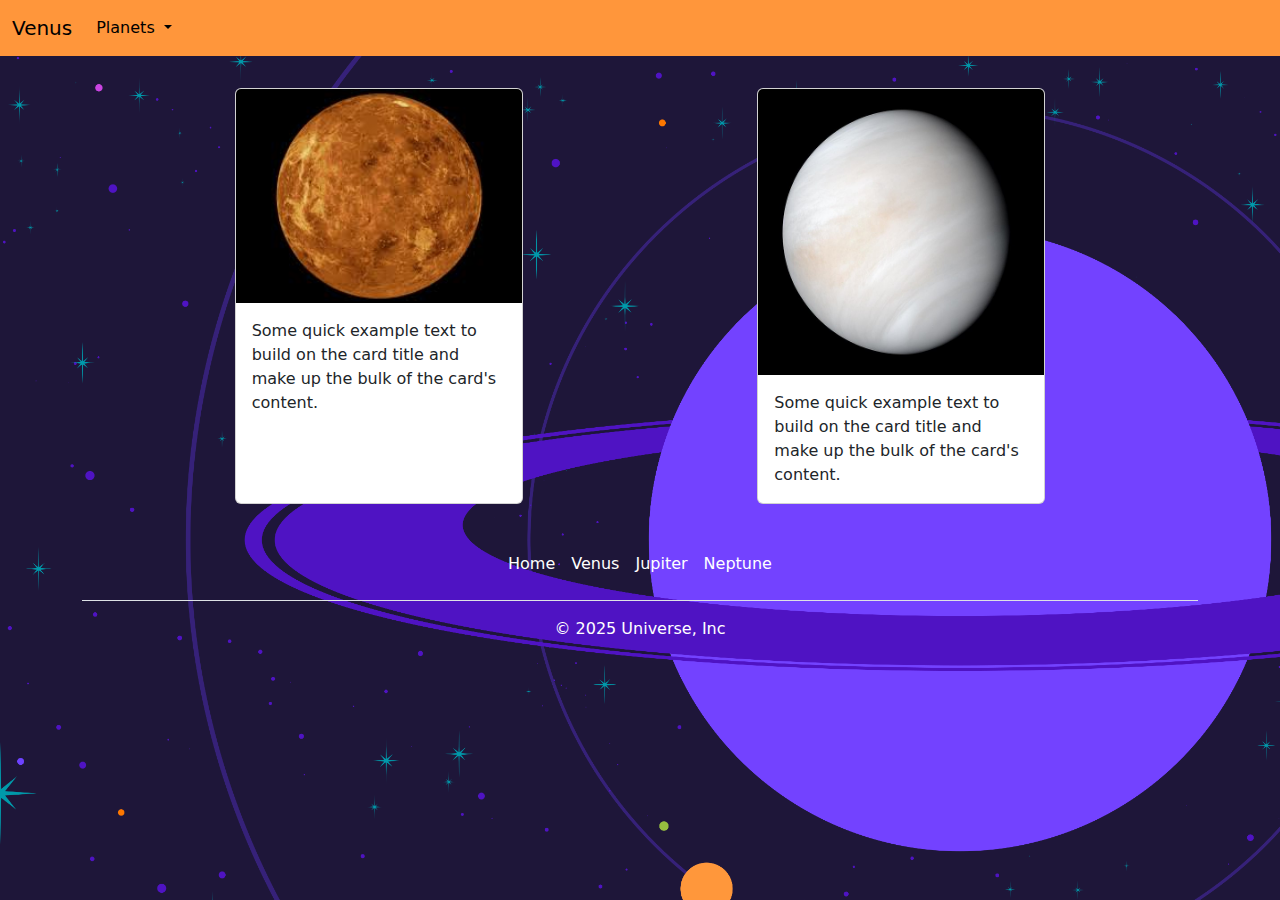
==== public/pages/page2.html @ 2f2682ce "add planets img in page2/3/4" ====
<!DOCTYPE html>
<html lang="en">
  <head>
    <meta charset="UTF-8" />
    <meta name="viewport" content="width=device-width, initial-scale=1.0" />
    <link
      href="https://cdn.jsdelivr.net/npm/bootstrap@5.3.3/dist/css/bootstrap.min.css"
      rel="stylesheet"
      integrity="sha384-QWTKZyjpPEjISv5WaRU9OFeRpok6YctnYmDr5pNlyT2bRjXh0JMhjY6hW+ALEwIH"
      crossorigin="anonymous"
    />
    <script
      src="https://cdn.jsdelivr.net/npm/@popperjs/core@2.11.8/dist/umd/popper.min.js"
      integrity="sha384-I7E8VVD/ismYTF4hNIPjVp/Zjvgyol6VFvRkX/vR+Vc4jQkC+hVqc2pM8ODewa9r"
      crossorigin="anonymous"
      defer
    ></script>
    <script
      src="https://cdn.jsdelivr.net/npm/bootstrap@5.3.3/dist/js/bootstrap.min.js"
      integrity="sha384-0pUGZvbkm6XF6gxjEnlmuGrJXVbNuzT9qBBavbLwCsOGabYfZo0T0to5eqruptLy"
      crossorigin="anonymous"
      defer
    ></script>
    <link rel="stylesheet" href="../../public/styles/style.css" />
    <title>Universe</title>
  </head>
  <body>
    <!-- NAVBAR -->
    <nav class="navbar navbar-expand-lg">
      <div class="container-fluid">
        <a class="navbar-brand" href="../../index.html">Venus</a>
        <button
          class="navbar-toggler"
          type="button"
          data-bs-toggle="collapse"
          data-bs-target="#navbarNavDropdown"
          aria-controls="navbarNavDropdown"
          aria-expanded="false"
          aria-label="Toggle navigation"
        >
          <span class="navbar-toggler-icon"></span>
        </button>
        <div class="collapse navbar-collapse" id="navbarNavDropdown">
          <ul class="navbar-nav">
            <li class="nav-item dropdown">
              <a
                class="nav-link dropdown-toggle text-black"
                href="#"
                role="button"
                data-bs-toggle="dropdown"
                aria-expanded="false"
              >
                Planets
              </a>
              <ul class="dropdown-menu bg-dark text-white">
                <li>
                  <a
                    class="dropdown-item text-white"
                    href="../../public/pages/page2.html"
                    >Venus</a
                  >
                </li>
                <li>
                  <a
                    class="dropdown-item text-white"
                    href="../../public/pages/page3.html"
                    >Jupiter</a
                  >
                </li>
                <li>
                  <a
                    class="dropdown-item text-white"
                    href="../../public/pages/page4.html"
                    >Neptune</a
                  >
                </li>
                <hr />
                <li>
                  <a class="dropdown-item text-white" href="../../index.html"
                    >Home</a
                  >
                </li>
              </ul>
            </li>
          </ul>
        </div>
      </div>
    </nav>
    <!-- CONTENT -->
    <!-- SECTION1 -->
    <section class="d-flex justify-content-evenly">
      <div class="card" style="width: 18rem">
        <img src="../../public/assets/venus.jpeg" class="card-img-top" alt="..." />
        <div class="card-body">
          <p class="card-text">
            Some quick example text to build on the card title and make up the
            bulk of the card's content.
          </p>
        </div>
      </div>
      <div class="card" style="width: 18rem">
        <img src="../../public/assets/venus2.jpg" class="card-img-top" alt="..." />
        <div class="card-body">
          <p class="card-text">
            Some quick example text to build on the card title and make up the
            bulk of the card's content.
          </p>
        </div>
      </div>
    </section>
    <!-- FOOTER -->
    <div class="container">
      <footer class="py-3 my-4">
        <ul class="nav justify-content-center border-bottom pb-3 mb-3">
          <li class="nav-item">
            <a href="../../index.html" class="nav-link px-2 text-white">Home</a>
          </li>
          <li class="nav-item">
            <a href="../pages/page2.html" class="nav-link px-2 text-white"
              >Venus</a
            >
          </li>
          <li class="nav-item">
            <a href="../pages/page3.html" class="nav-link px-2 text-white"
              >Jupiter</a
            >
          </li>
          <li class="nav-item">
            <a href="../pages/page4.html" class="nav-link px-2 text-white"
              >Neptune</a
            >
          </li>
        </ul>
        <p class="text-center text-white">© 2025 Universe, Inc</p>
      </footer>
    </div>
  </body>
</html>
---- public/styles/style.css ----
body {
  /* background-color: rgb(75, 73, 73); */
  background-image: url("../../public/assets/a.png");
}

nav {
  background-color: #FF963B;
}

section {
  padding-top: 2rem;
}
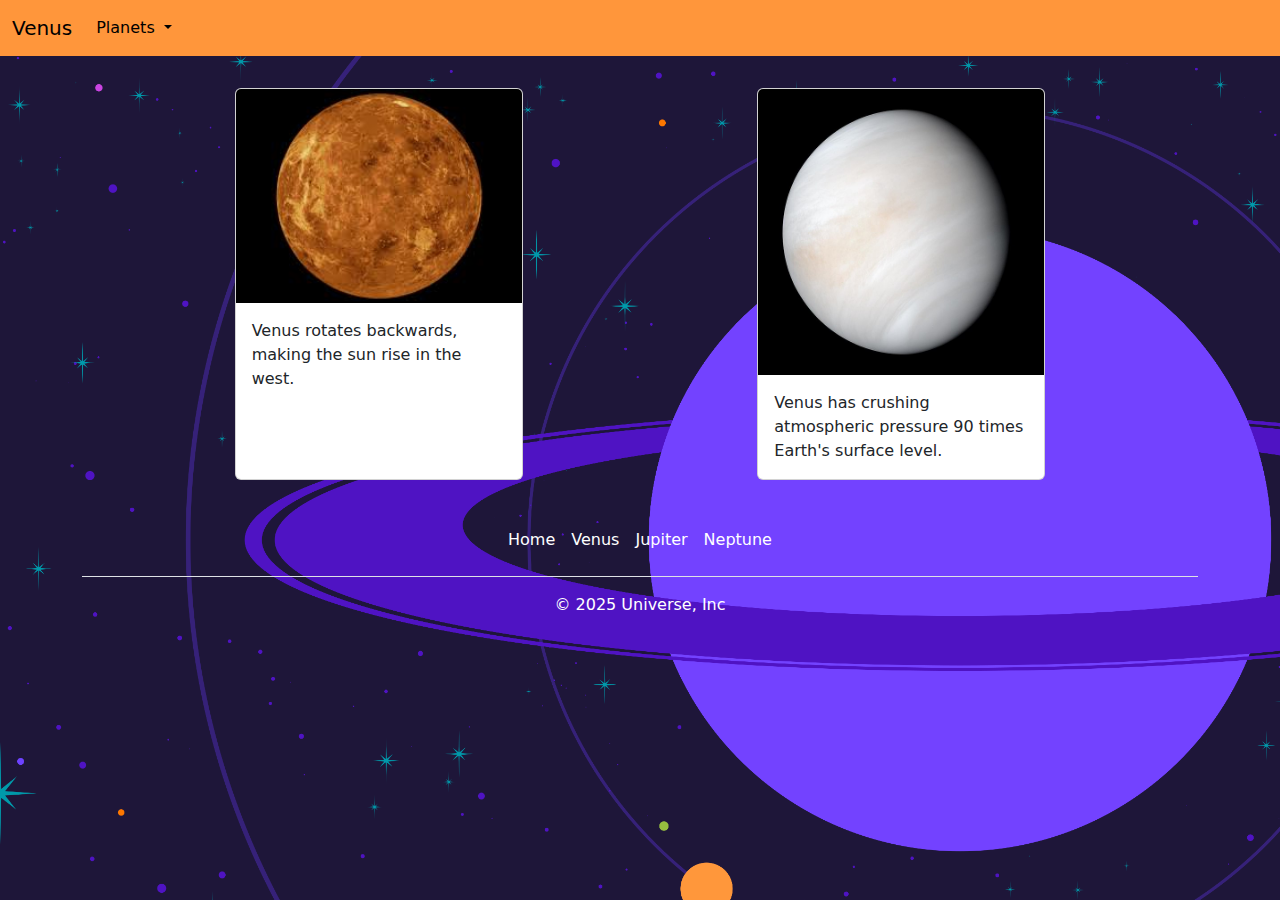
==== commit f403bfbe: "add facts for each planet" ====
--- a/public/pages/page2.html
+++ b/public/pages/page2.html
@@ -90,20 +90,27 @@
     <!-- SECTION1 -->
     <section class="d-flex justify-content-evenly">
       <div class="card" style="width: 18rem">
-        <img src="../../public/assets/venus.jpeg" class="card-img-top" alt="..." />
+        <img
+          src="../../public/assets/venus.jpeg"
+          class="card-img-top"
+          alt="..."
+        />
         <div class="card-body">
           <p class="card-text">
-            Some quick example text to build on the card title and make up the
-            bulk of the card's content.
+            Venus rotates backwards, making the sun rise in the west.
           </p>
         </div>
       </div>
       <div class="card" style="width: 18rem">
-        <img src="../../public/assets/venus2.jpg" class="card-img-top" alt="..." />
+        <img
+          src="../../public/assets/venus2.jpg"
+          class="card-img-top"
+          alt="..."
+        />
         <div class="card-body">
           <p class="card-text">
-            Some quick example text to build on the card title and make up the
-            bulk of the card's content.
+            Venus has crushing atmospheric pressure 90 times Earth's surface
+            level.
           </p>
         </div>
       </div>
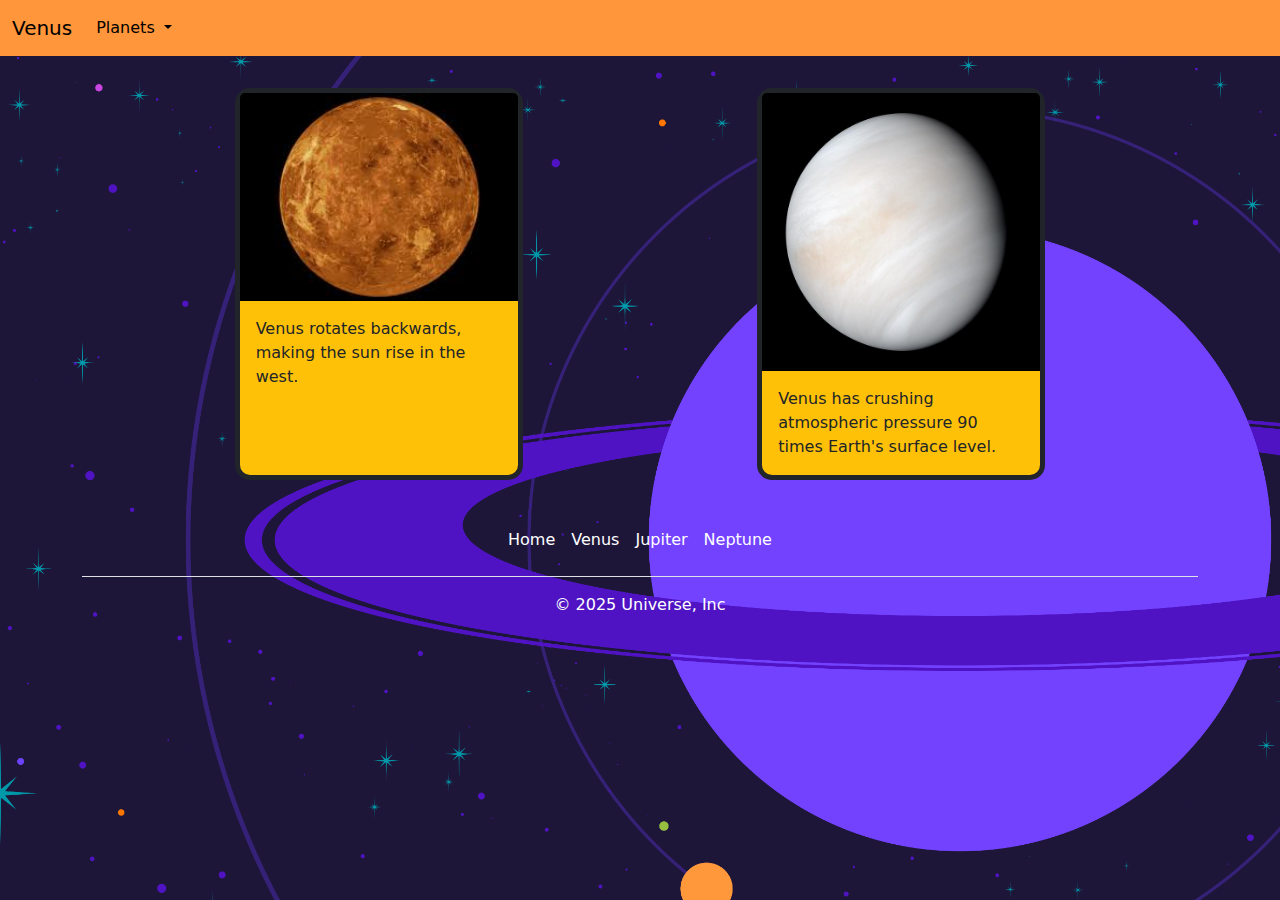
==== commit 5e643d18: "add style card" ====
--- a/public/pages/page2.html
+++ b/public/pages/page2.html
@@ -89,7 +89,10 @@
     <!-- CONTENT -->
     <!-- SECTION1 -->
     <section class="d-flex justify-content-evenly">
-      <div class="card" style="width: 18rem">
+      <div
+        class="card bg-warning border border-dark border-5"
+        style="width: 18rem"
+      >
         <img
           src="../../public/assets/venus.jpeg"
           class="card-img-top"
@@ -101,7 +104,10 @@
           </p>
         </div>
       </div>
-      <div class="card" style="width: 18rem">
+      <div
+        class="card bg-warning border border-dark border-5"
+        style="width: 18rem"
+      >
         <img
           src="../../public/assets/venus2.jpg"
           class="card-img-top"
--- a/public/styles/style.css
+++ b/public/styles/style.css
@@ -4,9 +4,14 @@
 }
 
 nav {
-  background-color: #FF963B;
+  background-color: #ff963b;
 }
 
 section {
   padding-top: 2rem;
 }
+
+.card {
+  background-color: #4f12c2;
+  border-radius: 15px;
+}
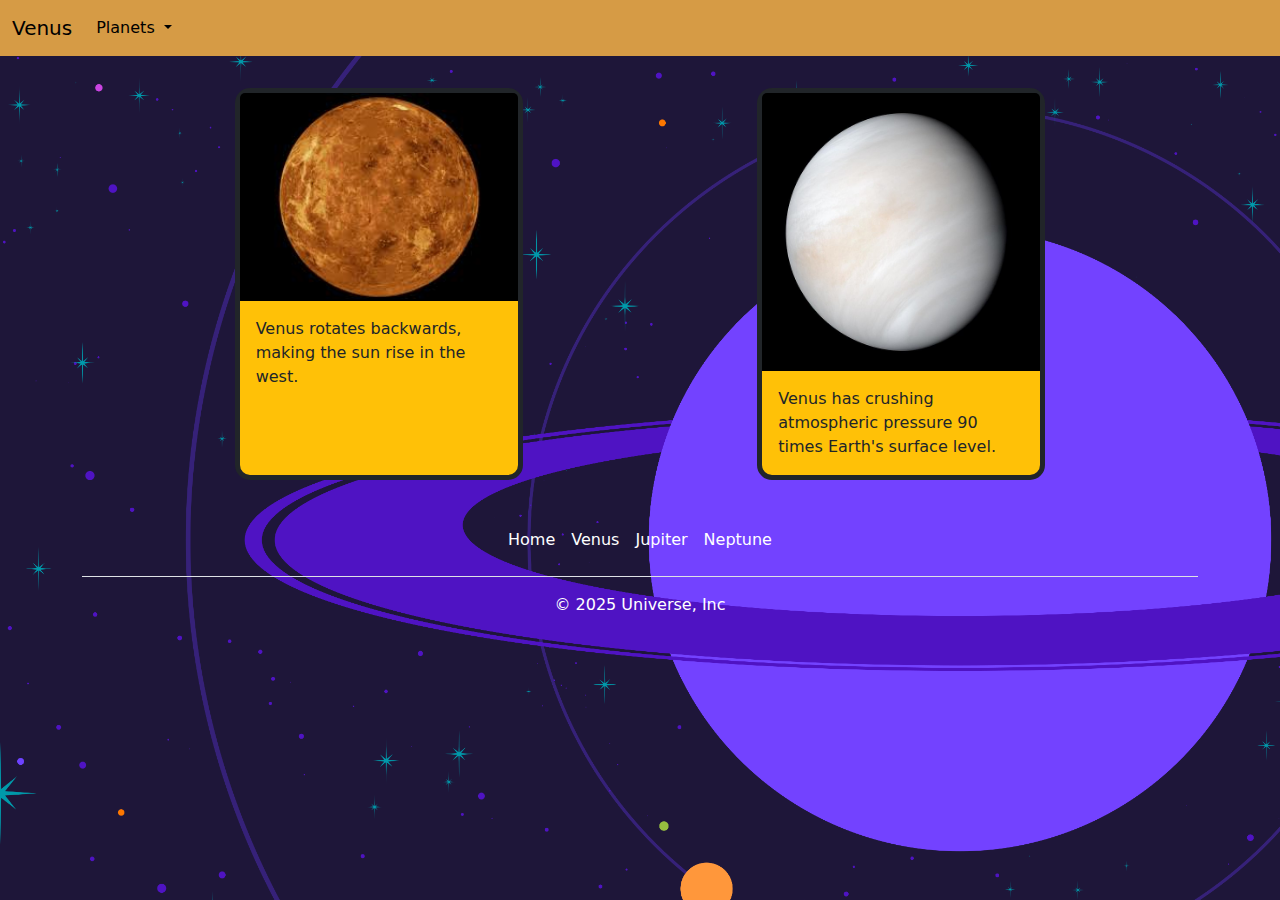
==== commit 45e437f8: "changed nav color for each planet page" ====
--- a/public/pages/page2.html
+++ b/public/pages/page2.html
@@ -26,7 +26,7 @@
   </head>
   <body>
     <!-- NAVBAR -->
-    <nav class="navbar navbar-expand-lg">
+    <nav class="navbar navbar-expand-lg nav-venus">
       <div class="container-fluid">
         <a class="navbar-brand" href="../../index.html">Venus</a>
         <button
--- a/public/styles/style.css
+++ b/public/styles/style.css
@@ -6,12 +6,21 @@
 nav {
   background-color: #ff963b;
 }
+.nav-neptune {
+  background-color: #3b53e0;
+}
+.nav-jupiter {
+  background-color: #b47448;
+}
+.nav-venus {
+  background-color: #d69b45;
+}
 
 section {
   padding-top: 2rem;
 }
 
 .card {
-  background-color: #4f12c2;
+  background-color: #3b53e0;
   border-radius: 15px;
 }
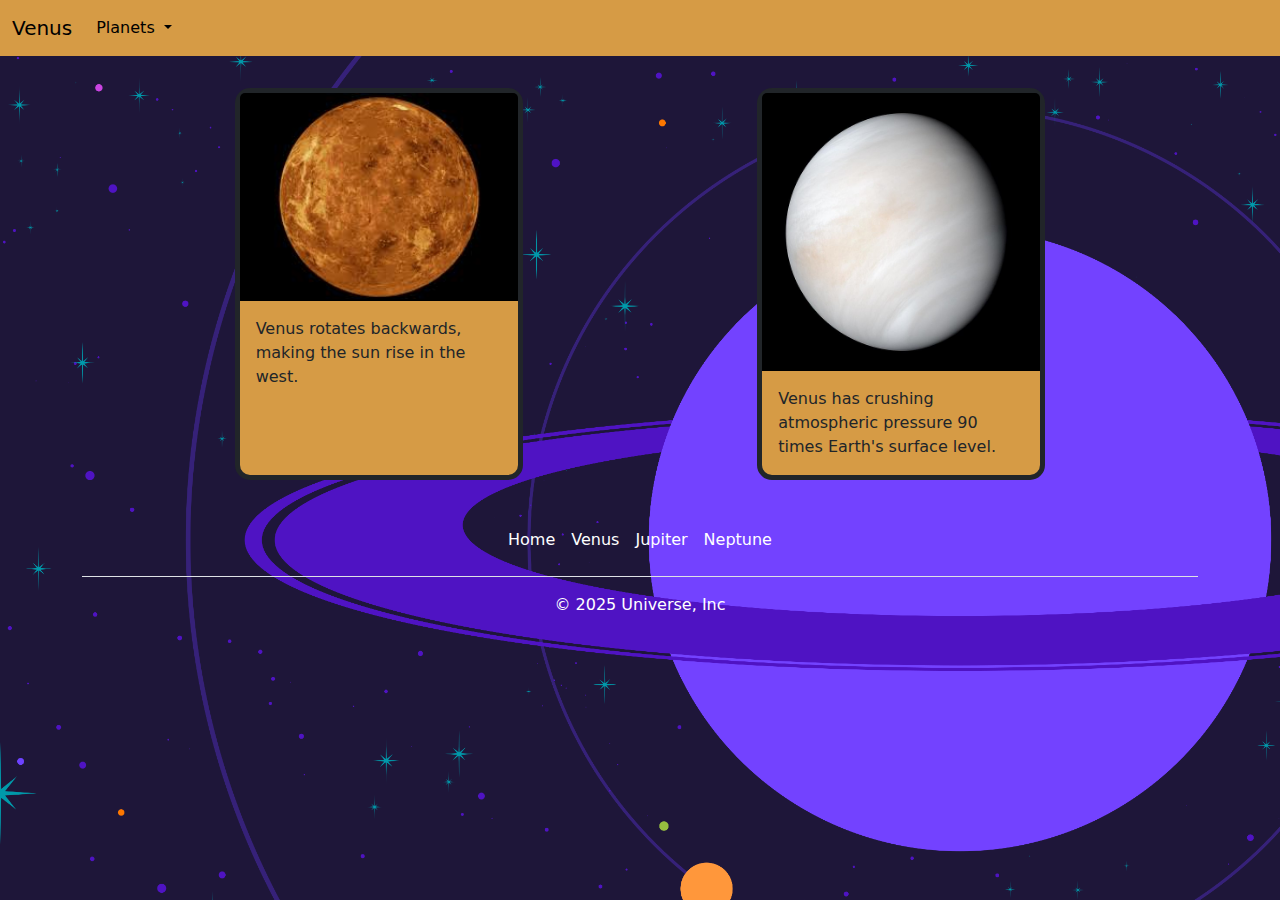
==== commit 7e7b9eda: "adjusted card color to match navbar's color" ====
--- a/public/pages/page2.html
+++ b/public/pages/page2.html
@@ -90,7 +90,7 @@
     <!-- SECTION1 -->
     <section class="d-flex justify-content-evenly">
       <div
-        class="card bg-warning border border-dark border-5"
+        class="card card-venus border border-dark border-5"
         style="width: 18rem"
       >
         <img
@@ -105,7 +105,7 @@
         </div>
       </div>
       <div
-        class="card bg-warning border border-dark border-5"
+        class="card card-venus border border-dark border-5"
         style="width: 18rem"
       >
         <img
--- a/public/styles/style.css
+++ b/public/styles/style.css
@@ -24,3 +24,12 @@
   background-color: #3b53e0;
   border-radius: 15px;
 }
+.card-neptune {
+  background-color: #3b53e0;
+}
+.card-jupiter {
+  background-color: #b47448;
+}
+.card-venus {
+  background-color: #d69b45;
+}
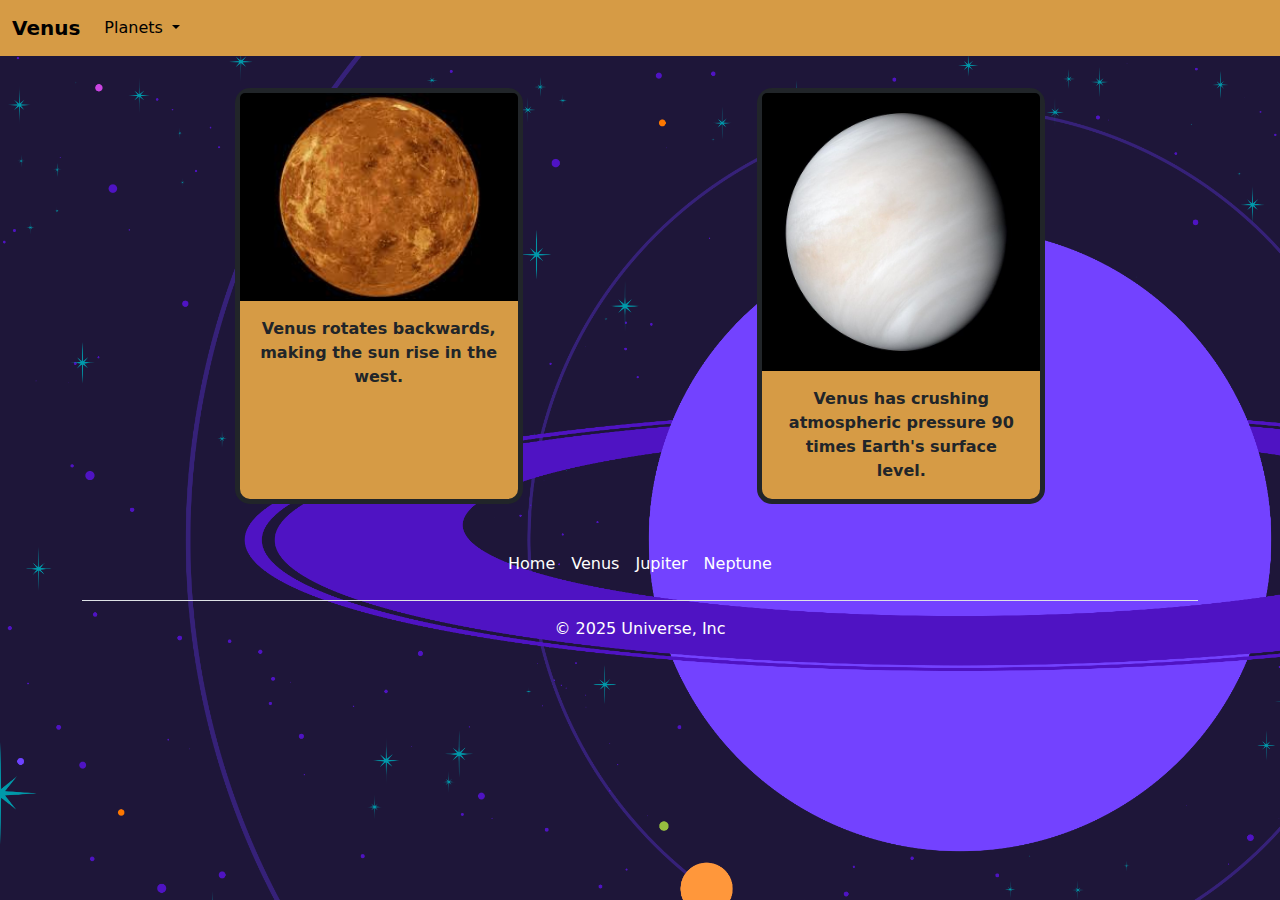
==== commit e60b86f3: "adjusted cards text" ====
--- a/public/pages/page2.html
+++ b/public/pages/page2.html
@@ -28,7 +28,7 @@
     <!-- NAVBAR -->
     <nav class="navbar navbar-expand-lg nav-venus">
       <div class="container-fluid">
-        <a class="navbar-brand" href="../../index.html">Venus</a>
+        <a class="navbar-brand fw-bold" href="../../index.html">Venus</a>
         <button
           class="navbar-toggler"
           type="button"
@@ -99,7 +99,7 @@
           alt="..."
         />
         <div class="card-body">
-          <p class="card-text">
+          <p class="card-text text-center fw-bold">
             Venus rotates backwards, making the sun rise in the west.
           </p>
         </div>
@@ -114,7 +114,7 @@
           alt="..."
         />
         <div class="card-body">
-          <p class="card-text">
+          <p class="card-text text-center fw-bold">
             Venus has crushing atmospheric pressure 90 times Earth's surface
             level.
           </p>
--- a/public/styles/style.css
+++ b/public/styles/style.css
@@ -1,5 +1,4 @@
 body {
-  /* background-color: rgb(75, 73, 73); */
   background-image: url("../../public/assets/a.png");
 }
 
